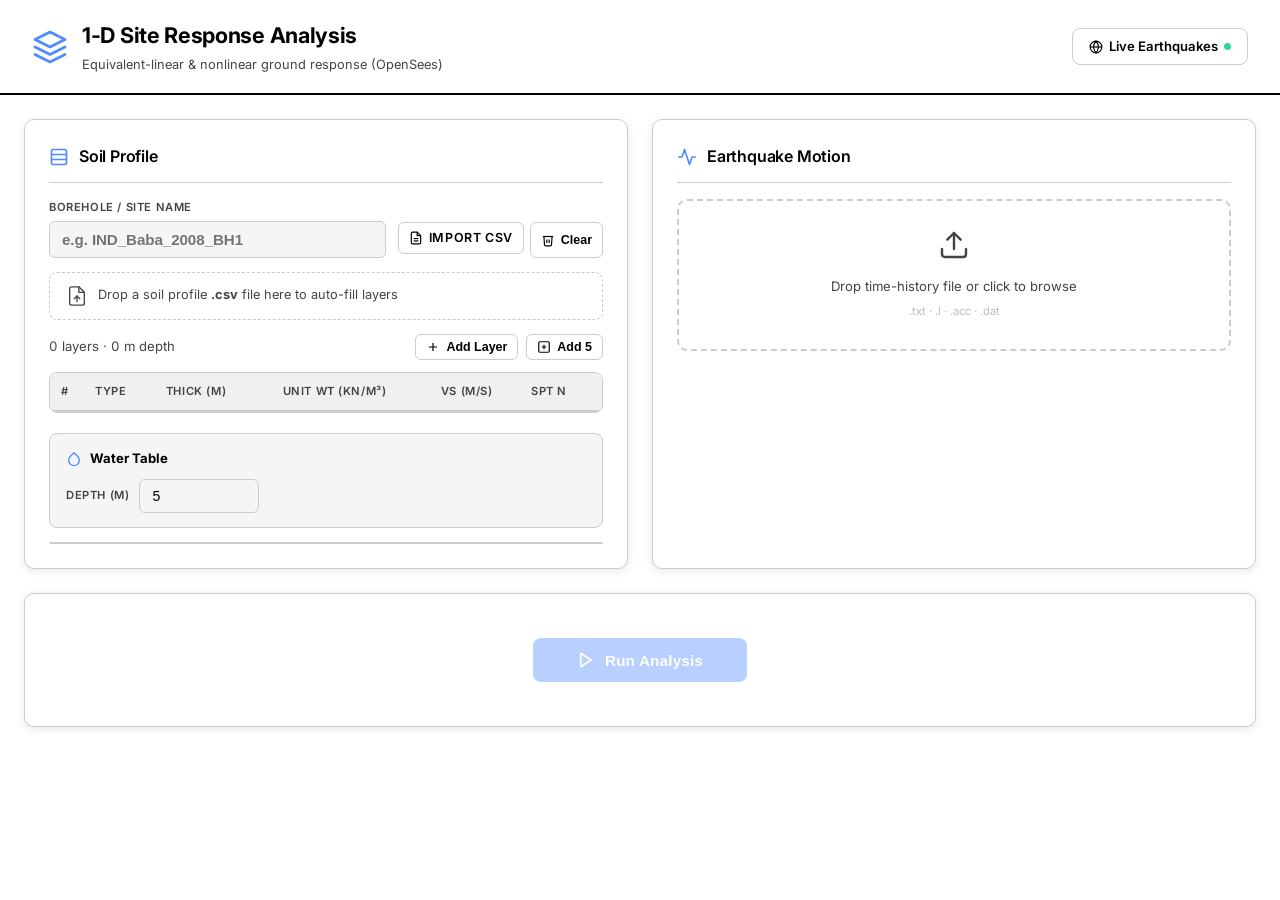
==== templates/index.html @ 1efc22a7 "Initial commit: 1D Site Response Analysis web app with OpenSees" ====
<!DOCTYPE html>
<html lang="en">
<head>
    <meta charset="UTF-8">
    <meta name="viewport" content="width=device-width, initial-scale=1.0">
    <title>1-D Site Response Analysis</title>
    <link rel="preconnect" href="https://fonts.googleapis.com">
    <link href="https://fonts.googleapis.com/css2?family=Inter:wght@400;600;700&display=swap" rel="stylesheet">
    <link rel="stylesheet" href="/static/style.css">
    <script src="https://cdn.jsdelivr.net/npm/chart.js@4.4.1/dist/chart.umd.min.js"></script>
</head>
<body>

<!-- Header -->
<div class="header">
    <svg class="header-icon" viewBox="0 0 24 24" fill="none" stroke="currentColor" stroke-width="1.8" stroke-linecap="round" stroke-linejoin="round" color="#4f8cff">
        <path d="M12 2L2 7l10 5 10-5-10-5z"/><path d="M2 17l10 5 10-5"/><path d="M2 12l10 5 10-5"/>
    </svg>
    <div>
        <h1>1-D Site Response Analysis</h1>
        <div class="subtitle">Equivalent-linear &amp; nonlinear ground response (OpenSees)</div>
    </div>
    <nav class="header-nav">
        <a href="/live" class="nav-link">
            <svg class="btn-icon" viewBox="0 0 24 24" fill="none" stroke="currentColor" stroke-width="2"><circle cx="12" cy="12" r="10"/><path d="M2 12h20"/><path d="M12 2a15.3 15.3 0 0 1 4 10 15.3 15.3 0 0 1-4 10 15.3 15.3 0 0 1-4-10A15.3 15.3 0 0 1 12 2z"/></svg>
            Live Earthquakes
            <span class="live-dot"></span>
        </a>
    </nav>
</div>

<div class="container">

    <!-- Input Panels -->
    <div class="panels">

        <!-- Soil Profile -->
        <div class="card">
            <div class="card-header">
                <svg class="icon" viewBox="0 0 24 24" fill="none" stroke="currentColor" stroke-width="2" stroke-linecap="round" stroke-linejoin="round">
                    <rect x="3" y="3" width="18" height="18" rx="2"/><path d="M3 9h18"/><path d="M3 15h18"/>
                </svg>
                <h2>Soil Profile</h2>
            </div>

            <!-- Borehole name -->
            <div class="borehole-header">
                <div class="borehole-name-group">
                    <label for="boreholeName">Borehole / Site Name</label>
                    <input type="text" id="boreholeName" placeholder="e.g. IND_Baba_2008_BH1" autocomplete="off">
                </div>
                <div class="borehole-actions">
                    <label class="btn btn-outline btn-sm upload-csv-btn">
                        <svg class="btn-icon" viewBox="0 0 24 24" fill="none" stroke="currentColor" stroke-width="2"><path d="M14 2H6a2 2 0 0 0-2 2v16a2 2 0 0 0 2 2h12a2 2 0 0 0 2-2V8z"/><polyline points="14 2 14 8 20 8"/><line x1="16" y1="13" x2="8" y2="13"/><line x1="16" y1="17" x2="8" y2="17"/></svg>
                        Import CSV
                        <input type="file" id="soilCsvFile" accept=".csv" style="display:none" onchange="uploadSoilCSV(this)">
                    </label>
                    <button class="btn btn-outline btn-sm" onclick="clearAllLayers()">
                        <svg class="btn-icon" viewBox="0 0 24 24" fill="none" stroke="currentColor" stroke-width="2"><polyline points="3 6 5 6 21 6"/><path d="M19 6l-1 14a2 2 0 0 1-2 2H8a2 2 0 0 1-2-2L5 6"/><path d="M10 11v6"/><path d="M14 11v6"/></svg>
                        Clear
                    </button>
                </div>
            </div>

            <!-- CSV drop zone (compact) -->
            <div class="csv-drop-zone" id="csvDropZone">
                <svg class="csv-drop-icon" viewBox="0 0 24 24" fill="none" stroke="currentColor" stroke-width="1.5" stroke-linecap="round" stroke-linejoin="round">
                    <path d="M14 2H6a2 2 0 0 0-2 2v16a2 2 0 0 0 2 2h12a2 2 0 0 0 2-2V8z"/><polyline points="14 2 14 8 20 8"/><path d="M12 18v-6"/><polyline points="9 15 12 12 15 15"/>
                </svg>
                <span>Drop a soil profile <strong>.csv</strong> file here to auto-fill layers</span>
                <input type="file" id="csvDropInput" accept=".csv" style="position:absolute;inset:0;opacity:0;cursor:pointer">
            </div>

            <div class="toolbar">
                <div class="toolbar-stats" id="layerCount">0 layers &middot; 0 m depth</div>
                <div class="btn-group">
                    <button class="btn btn-outline btn-sm" onclick="addLayer()">
                        <svg class="btn-icon" viewBox="0 0 24 24" fill="none" stroke="currentColor" stroke-width="2"><path d="M12 5v14M5 12h14"/></svg>
                        Add Layer
                    </button>
                    <button class="btn btn-outline btn-sm" onclick="addMultipleLayers()">
                        <svg class="btn-icon" viewBox="0 0 24 24" fill="none" stroke="currentColor" stroke-width="2"><rect x="3" y="3" width="18" height="18" rx="2"/><path d="M12 8v8M8 12h8"/></svg>
                        Add 5
                    </button>
                </div>
            </div>

            <div class="soil-table-wrap">
                <table class="soil-table" id="soilTable">
                    <thead>
                        <tr>
                            <th>#</th>
                            <th>Type</th>
                            <th>Thick (m)</th>
                            <th>Unit Wt (kN/m&sup3;)</th>
                            <th>Vs (m/s)</th>
                            <th>SPT N</th>
                            <th></th>
                        </tr>
                    </thead>
                    <tbody id="soilBody"></tbody>
                </table>
            </div>

            <div class="param-box" id="wtBox">
                <h3>
                    <svg class="icon" viewBox="0 0 24 24" fill="none" stroke="currentColor" stroke-width="2" stroke-linecap="round" stroke-linejoin="round" style="width:16px;height:16px;color:var(--accent)">
                        <path d="M12 2.69l5.66 5.66a8 8 0 1 1-11.31 0z"/>
                    </svg>
                    Water Table
                </h3>
                <div style="display:flex;align-items:center;gap:10px">
                    <label style="margin:0;flex-shrink:0">Depth (m)</label>
                    <input type="number" id="waterTable" value="5" min="0" step="0.5" style="max-width:120px">
                </div>
            </div>

            <!-- Soil Column Visual -->
            <div class="soil-column-preview" id="soilColumnVis"></div>
        </div>

        <!-- Earthquake Input -->
        <div class="card">
            <div class="card-header">
                <svg class="icon" viewBox="0 0 24 24" fill="none" stroke="currentColor" stroke-width="2" stroke-linecap="round" stroke-linejoin="round">
                    <polyline points="22 12 18 12 15 21 9 3 6 12 2 12"/>
                </svg>
                <h2>Earthquake Motion</h2>
            </div>

            <div class="upload-zone" id="uploadZone">
                <svg class="upload-icon" viewBox="0 0 24 24" fill="none" stroke="currentColor" stroke-width="1.8" stroke-linecap="round" stroke-linejoin="round">
                    <path d="M21 15v4a2 2 0 0 1-2 2H5a2 2 0 0 1-2-2v-4"/><polyline points="17 8 12 3 7 8"/><line x1="12" y1="3" x2="12" y2="15"/>
                </svg>
                <p>Drop time-history file or click to browse</p>
                <div class="ext-label">.txt &middot; .l &middot; .acc &middot; .dat</div>
                <input type="file" id="eqFile" accept=".txt,.l,.acc,.dat">
            </div>

            <div class="file-loaded-info" id="eqFileInfo" style="display:none">
                <svg viewBox="0 0 24 24" fill="none" stroke="currentColor" stroke-width="2"><path d="M22 11.08V12a10 10 0 1 1-5.93-9.14"/><polyline points="22 4 12 14.01 9 11.01"/></svg>
                <span id="eqFileName">--</span>
                <button class="btn btn-danger" onclick="clearEarthquake()" style="margin-left:auto;padding:2px 6px">
                    <svg width="10" height="10" viewBox="0 0 24 24" fill="none" stroke="currentColor" stroke-width="3"><path d="M18 6L6 18M6 6l12 12"/></svg>
                </button>
            </div>

            <div id="eqPreview" style="display:none">
                <div class="eq-info" id="eqStats"></div>
                <div class="chart-container">
                    <canvas id="eqChart"></canvas>
                </div>
            </div>

            <!-- Computed Params -->
            <div class="param-box" id="computedParams" style="display:none">
                <h3>
                    <svg class="icon" viewBox="0 0 24 24" fill="none" stroke="currentColor" stroke-width="2" stroke-linecap="round" stroke-linejoin="round" style="width:16px;height:16px;color:var(--accent)">
                        <path d="M14 2H6a2 2 0 0 0-2 2v16a2 2 0 0 0 2 2h12a2 2 0 0 0 2-2V8z"/><polyline points="14 2 14 8 20 8"/><line x1="16" y1="13" x2="8" y2="13"/><line x1="16" y1="17" x2="8" y2="17"/>
                    </svg>
                    Computed Soil Parameters
                </h3>
                <div class="param-grid" id="paramGrid"></div>
            </div>
        </div>
    </div>

    <!-- Run Analysis -->
    <div class="card" style="margin-bottom:24px">
        <div class="run-section">
            <button class="run-btn-big" id="runBtn" onclick="runAnalysis()" disabled>
                <svg viewBox="0 0 24 24" fill="none" stroke="currentColor" stroke-width="2" stroke-linecap="round" stroke-linejoin="round">
                    <polygon points="5 3 19 12 5 21 5 3"/>
                </svg>
                Run Analysis
            </button>
            <div class="status-bar" id="statusBar">
                <div class="spinner"></div>
                <span id="statusText">Running OpenSees analysis...</span>
            </div>
            <div class="step-list" id="stepList" style="display:none">
                <div class="step-item" data-step="soil"><div class="step-dot"></div>Generating soil profile</div>
                <div class="step-item" data-step="earthquake"><div class="step-dot"></div>Formatting earthquake input</div>
                <div class="step-item" data-step="opensees"><div class="step-dot"></div>Running OpenSees analysis</div>
                <div class="step-item" data-step="postprocess"><div class="step-dot"></div>Post-processing results</div>
            </div>
        </div>
    </div>

    <!-- Results -->
    <div class="results-section" id="resultsSection">
        <div class="card" style="margin-bottom:24px">
            <div class="card-header">
                <svg class="icon" viewBox="0 0 24 24" fill="none" stroke="currentColor" stroke-width="2" stroke-linecap="round" stroke-linejoin="round">
                    <path d="M21.21 15.89A10 10 0 1 1 8 2.83"/><path d="M22 12A10 10 0 0 0 12 2v10z"/>
                </svg>
                <h2>Results Summary</h2>
            </div>

            <div class="results-grid" id="metricsGrid"></div>

            <!-- Tabs -->
            <div class="tabs">
                <div class="tab active" data-tab="figures" onclick="switchTab(this)">
                    <svg class="btn-icon" viewBox="0 0 24 24" fill="none" stroke="currentColor" stroke-width="2" style="vertical-align:-2px;margin-right:4px"><rect x="3" y="3" width="18" height="18" rx="2"/><circle cx="8.5" cy="8.5" r="1.5"/><polyline points="21 15 16 10 5 21"/></svg>
                    Figures
                </div>
                <div class="tab" data-tab="charts" onclick="switchTab(this)">
                    <svg class="btn-icon" viewBox="0 0 24 24" fill="none" stroke="currentColor" stroke-width="2" style="vertical-align:-2px;margin-right:4px"><line x1="18" y1="20" x2="18" y2="10"/><line x1="12" y1="20" x2="12" y2="4"/><line x1="6" y1="20" x2="6" y2="14"/></svg>
                    Interactive Charts
                </div>
                <div class="tab" data-tab="shaking" onclick="switchTab(this)">
                    <svg class="btn-icon" viewBox="0 0 24 24" fill="none" stroke="currentColor" stroke-width="2" style="vertical-align:-2px;margin-right:4px"><polyline points="22 12 18 12 15 21 9 3 6 12 2 12"/></svg>
                    Shaking Simulation
                </div>
            </div>

            <div id="tab-figures" class="tab-content active">
                <div class="figures-grid" id="figuresGrid"></div>
            </div>

            <div id="tab-charts" class="tab-content">
                <div class="chart-large"><canvas id="chartAccel"></canvas></div>
                <div class="chart-large"><canvas id="chartSpectrum"></canvas></div>
                <div class="chart-large"><canvas id="chartAmplification"></canvas></div>
            </div>

            <div id="tab-shaking" class="tab-content">
                <div class="shaking-wrapper">
                    <!-- Controls -->
                    <div class="shaking-controls">
                        <button class="btn btn-primary btn-sm" id="shakingPlayBtn" onclick="toggleShakingPlay()">
                            <svg class="btn-icon" id="shakingPlayIcon" viewBox="0 0 24 24" fill="none" stroke="currentColor" stroke-width="2"><polygon points="5 3 19 12 5 21 5 3"/></svg>
                            <span id="shakingPlayLabel">Play</span>
                        </button>
                        <button class="btn btn-outline btn-sm" onclick="resetShaking()">
                            <svg class="btn-icon" viewBox="0 0 24 24" fill="none" stroke="currentColor" stroke-width="2"><polyline points="1 4 1 10 7 10"/><path d="M3.51 15a9 9 0 1 0 2.13-9.36L1 10"/></svg>
                            Reset
                        </button>
                        <div class="speed-group">
                            <label style="margin:0">Speed</label>
                            <select id="shakingSpeed" onchange="updateShakingSpeed()">
                                <option value="0.25">0.25x</option>
                                <option value="0.5">0.5x</option>
                                <option value="1" selected>1x</option>
                                <option value="2">2x</option>
                                <option value="4">4x</option>
                            </select>
                        </div>
                        <div class="shaking-time-display">
                            <span id="shakingTimeVal">0.00</span>s / <span id="shakingTimeTotal">0.00</span>s
                        </div>
                    </div>
                    <!-- Timeline Scrubber -->
                    <div class="shaking-timeline">
                        <input type="range" id="shakingSlider" min="0" max="100" value="0" step="1" oninput="scrubShaking(this.value)">
                        <div class="timeline-accel" id="timelineAccelMini"></div>
                    </div>
                    <!-- Canvas + Legend -->
                    <div class="shaking-stage">
                        <canvas id="shakingCanvas" width="900" height="520"></canvas>
                        <div class="shaking-legend">
                            <div class="legend-item"><span class="legend-swatch" style="background:#c9a94e"></span>Sand</div>
                            <div class="legend-item"><span class="legend-swatch" style="background:#8a7558"></span>Silt</div>
                            <div class="legend-item"><span class="legend-swatch" style="background:#6a9a6a"></span>Clay</div>
                            <div class="legend-item"><span class="legend-swatch" style="background:rgba(79,140,255,0.25)"></span>Water Table</div>
                            <div class="legend-item"><span class="legend-swatch" style="background:#888"></span>Bedrock</div>
                        </div>
                    </div>
                </div>
                <div class="empty-state" id="shakingEmpty" style="display:none">No animation data available. Requires acc_all_nodes.out and disp_all_nodes.out from OpenSees.</div>
            </div>

            <div class="download-row" id="downloadRow"></div>
        </div>
    </div>
</div>

<!-- Lightbox -->
<div class="lightbox" id="lightbox" onclick="this.classList.remove('active')">
    <img id="lightboxImg" src="" alt="Enlarged figure">
</div>

<!-- Toast Container -->
<div class="toast-container" id="toastContainer"></div>

<script src="/static/app.js"></script>
</body>
</html>
---- static/style.css ----
:root {
    --bg: #ffffff;
    --bg-card: #ffffff;
    --bg-input: #f5f5f5;
    --border: #cccccc;
    --text: #000000;
    --text-dim: #444444;
    --accent: #4f8cff;
    --accent-hover: #6ba0ff;
    --accent-subtle: rgba(79,140,255,0.08);
    --success: #34d399;
    --warning: #fbbf24;
    --danger: #f87171;
    --radius: 10px;
    --shadow: 0 2px 8px rgba(0,0,0,0.1);
}

* { margin: 0; padding: 0; box-sizing: border-box; }

body {
    font-family: 'Inter', 'Segoe UI', -apple-system, sans-serif;
    background: var(--bg);
    color: var(--text);
    line-height: 1.6;
    min-height: 100vh;
}

/* Header */
.header {
    background: #ffffff;
    border-bottom: 2px solid #000000;
    padding: 18px 32px;
    display: flex;
    align-items: center;
    gap: 14px;
}

.header-icon {
    width: 36px;
    height: 36px;
    flex-shrink: 0;
}

.header h1 {
    font-size: 1.35rem;
    font-weight: 700;
    color: var(--text);
    letter-spacing: -0.3px;
}

.header .subtitle {
    color: var(--text-dim);
    font-size: 0.8rem;
    margin-top: 2px;
}

.header-nav {
    margin-left: auto;
    display: flex;
    gap: 8px;
}

.nav-link {
    display: inline-flex;
    align-items: center;
    gap: 6px;
    padding: 7px 16px;
    border-radius: 8px;
    font-size: 0.82rem;
    font-weight: 600;
    color: var(--text);
    text-decoration: none;
    border: 1px solid var(--border);
    transition: all 0.15s;
    white-space: nowrap;
}

.nav-link:hover {
    border-color: var(--accent);
    color: var(--accent);
    background: var(--accent-subtle);
}

.live-dot {
    width: 7px;
    height: 7px;
    border-radius: 50%;
    background: var(--success);
    animation: pulse-dot 2s infinite;
}

@keyframes pulse-dot {
    0%, 100% { opacity: 1; box-shadow: 0 0 0 0 rgba(52,211,153,0.4); }
    50% { opacity: 0.6; box-shadow: 0 0 0 4px rgba(52,211,153,0); }
}

/* Layout */
.container {
    max-width: 1400px;
    margin: 0 auto;
    padding: 24px;
}

.panels {
    display: grid;
    grid-template-columns: 1fr 1fr;
    gap: 24px;
    margin-bottom: 24px;
}

@media (max-width: 1100px) {
    .panels { grid-template-columns: 1fr; }
}

/* Card */
.card {
    background: var(--bg-card);
    border: 1px solid var(--border);
    border-radius: var(--radius);
    padding: 24px;
    box-shadow: var(--shadow);
}

.card-header {
    display: flex;
    align-items: center;
    gap: 10px;
    margin-bottom: 16px;
    padding-bottom: 12px;
    border-bottom: 1px solid var(--border);
}

.card-header h2 {
    font-size: 1rem;
    font-weight: 600;
    letter-spacing: -0.2px;
}

.card-header .icon {
    width: 20px;
    height: 20px;
    flex-shrink: 0;
    color: var(--accent);
}

/* Forms */
label {
    display: block;
    font-size: 0.7rem;
    color: var(--text-dim);
    margin-bottom: 4px;
    font-weight: 600;
    text-transform: uppercase;
    letter-spacing: 0.6px;
}

input, select {
    width: 100%;
    padding: 8px 12px;
    background: var(--bg-input);
    border: 1px solid var(--border);
    border-radius: 6px;
    color: var(--text);
    font-size: 0.88rem;
    transition: border-color 0.2s;
}

input:focus, select:focus {
    outline: none;
    border-color: var(--accent);
    box-shadow: 0 0 0 3px rgba(79,140,255,0.1);
}

input[type="number"] { -moz-appearance: textfield; }
input[type="number"]::-webkit-inner-spin-button { -webkit-appearance: none; }

/* Table */
.soil-table-wrap {
    max-height: 380px;
    overflow-y: auto;
    border: 1px solid var(--border);
    border-radius: 8px;
    margin-bottom: 12px;
}

.soil-table {
    width: 100%;
    border-collapse: collapse;
    font-size: 0.84rem;
}

.soil-table thead {
    position: sticky;
    top: 0;
    z-index: 2;
}

.soil-table thead th {
    background: #f0f0f0;
    padding: 10px 6px;
    text-align: center;
    font-weight: 600;
    color: #444444;
    font-size: 0.7rem;
    text-transform: uppercase;
    letter-spacing: 0.6px;
    border-bottom: 2px solid var(--border);
    white-space: nowrap;
}

.soil-table tbody td {
    padding: 3px;
    text-align: center;
    border-bottom: 1px solid #cccccc;
}

.soil-table tbody td input,
.soil-table tbody td select {
    text-align: center;
    padding: 6px 4px;
    font-size: 0.84rem;
    border: 1px solid transparent;
    background: transparent;
}

.soil-table tbody td input:focus,
.soil-table tbody td select:focus {
    background: var(--bg-input);
    border-color: var(--accent);
}

.soil-table tbody tr:hover {
    background: var(--accent-subtle);
}

.soil-table .row-num {
    color: var(--text-dim);
    font-size: 0.72rem;
    width: 28px;
    font-variant-numeric: tabular-nums;
}

/* Buttons */
.btn {
    display: inline-flex;
    align-items: center;
    gap: 6px;
    padding: 7px 14px;
    border: none;
    border-radius: 6px;
    font-size: 0.82rem;
    font-weight: 600;
    cursor: pointer;
    transition: all 0.15s;
    text-decoration: none;
}

.btn-primary {
    background: var(--accent);
    color: white;
}
.btn-primary:hover { background: var(--accent-hover); }

.btn-danger {
    background: transparent;
    color: var(--danger);
    border: 1px solid rgba(248,113,113,0.3);
    padding: 3px 7px;
    font-size: 0.72rem;
}
.btn-danger:hover { background: rgba(248,113,113,0.1); }

.btn-outline {
    background: transparent;
    border: 1px solid var(--border);
    color: var(--text);
}
.btn-outline:hover {
    border-color: var(--accent);
    color: var(--accent);
}

.btn-sm { padding: 5px 10px; font-size: 0.78rem; }

.btn:disabled { opacity: 0.4; cursor: not-allowed; }

.btn-group { display: flex; gap: 8px; flex-wrap: wrap; }

.btn-icon {
    width: 14px;
    height: 14px;
    flex-shrink: 0;
}

/* Toolbar */
.toolbar {
    display: flex;
    justify-content: space-between;
    align-items: center;
    margin-bottom: 12px;
}

.toolbar-stats {
    color: var(--text-dim);
    font-size: 0.82rem;
    font-variant-numeric: tabular-nums;
}

/* Borehole Header */
.borehole-header {
    display: flex;
    align-items: flex-end;
    gap: 12px;
    margin-bottom: 14px;
}

.borehole-name-group {
    flex: 1;
}

.borehole-name-group input {
    font-size: 0.95rem;
    font-weight: 600;
    padding: 9px 12px;
    letter-spacing: -0.1px;
}

.borehole-actions {
    display: flex;
    gap: 6px;
    flex-shrink: 0;
}

.upload-csv-btn {
    cursor: pointer;
}

/* CSV Drop Zone */
.csv-drop-zone {
    display: flex;
    align-items: center;
    gap: 10px;
    padding: 12px 16px;
    margin-bottom: 14px;
    border: 1.5px dashed var(--border);
    border-radius: 8px;
    font-size: 0.8rem;
    color: var(--text-dim);
    cursor: pointer;
    transition: all 0.2s;
    position: relative;
    overflow: hidden;
}

.csv-drop-zone:hover, .csv-drop-zone.drag-over {
    border-color: var(--accent);
    background: var(--accent-subtle);
    color: var(--accent);
}

.csv-drop-zone.success {
    border-color: var(--success);
    background: rgba(52,211,153,0.06);
    color: var(--success);
}

.csv-drop-icon {
    width: 22px;
    height: 22px;
    flex-shrink: 0;
}

/* File Upload */
.upload-zone {
    border: 2px dashed var(--border);
    border-radius: var(--radius);
    padding: 28px;
    text-align: center;
    cursor: pointer;
    transition: all 0.2s;
    position: relative;
}

.upload-zone:hover, .upload-zone.drag-over {
    border-color: var(--accent);
    background: var(--accent-subtle);
}

.upload-zone input[type="file"] {
    position: absolute;
    inset: 0;
    opacity: 0;
    cursor: pointer;
}

.upload-zone .upload-icon {
    width: 32px;
    height: 32px;
    color: var(--text-dim);
    margin: 0 auto 8px;
}

.upload-zone p {
    color: var(--text-dim);
    font-size: 0.82rem;
}

.upload-zone .ext-label {
    font-size: 0.7rem;
    margin-top: 6px;
    color: rgba(139,143,163,0.6);
}

/* Earthquake Preview */
.eq-info {
    display: grid;
    grid-template-columns: repeat(4, 1fr);
    gap: 10px;
    margin: 14px 0;
}

.eq-stat {
    background: var(--bg-input);
    border-radius: 6px;
    padding: 10px 8px;
    text-align: center;
    border: 1px solid var(--border);
}

.eq-stat .value {
    font-size: 1.15rem;
    font-weight: 700;
    color: var(--accent);
    font-variant-numeric: tabular-nums;
}

.eq-stat .label {
    font-size: 0.65rem;
    color: var(--text-dim);
    text-transform: uppercase;
    letter-spacing: 0.5px;
    margin-top: 2px;
}

/* Chart Container */
.chart-container {
    background: var(--bg-input);
    border-radius: 6px;
    padding: 12px;
    margin: 12px 0;
    height: 200px;
    border: 1px solid var(--border);
}

.chart-container canvas {
    width: 100% !important;
    height: 100% !important;
}

/* Run Section */
.run-section {
    text-align: center;
    padding: 20px;
}

.run-btn-big {
    padding: 13px 44px;
    font-size: 0.95rem;
    font-weight: 700;
    border-radius: 8px;
    background: var(--accent);
    color: white;
    border: none;
    cursor: pointer;
    transition: all 0.2s;
    display: inline-flex;
    align-items: center;
    gap: 10px;
    letter-spacing: 0.2px;
}

.run-btn-big:hover {
    background: var(--accent-hover);
    box-shadow: 0 4px 20px rgba(79,140,255,0.3);
}

.run-btn-big:disabled { opacity: 0.4; cursor: not-allowed; }

.run-btn-big svg {
    width: 18px;
    height: 18px;
}

/* Status Bar */
.status-bar {
    display: none;
    margin-top: 14px;
    padding: 10px 16px;
    border-radius: 6px;
    font-size: 0.85rem;
    text-align: left;
}

.status-bar.running {
    display: flex;
    align-items: center;
    gap: 10px;
    background: rgba(79,140,255,0.08);
    border: 1px solid rgba(79,140,255,0.3);
    color: var(--accent);
}

.status-bar.completed {
    display: block;
    background: rgba(52,211,153,0.08);
    border: 1px solid rgba(52,211,153,0.3);
    color: var(--success);
}

.status-bar.error {
    display: block;
    background: rgba(248,113,113,0.08);
    border: 1px solid rgba(248,113,113,0.3);
    color: var(--danger);
}

/* Spinner */
.spinner {
    width: 16px;
    height: 16px;
    border: 2px solid transparent;
    border-top-color: currentColor;
    border-radius: 50%;
    animation: spin 0.8s linear infinite;
    flex-shrink: 0;
}
@keyframes spin { to { transform: rotate(360deg); } }

/* Results Section */
.results-section { display: none; }
.results-section.visible { display: block; }

.results-grid {
    display: grid;
    grid-template-columns: repeat(auto-fit, minmax(180px, 1fr));
    gap: 10px;
    margin-bottom: 20px;
}

.result-metric {
    background: var(--bg-input);
    border-radius: 8px;
    padding: 14px 12px;
    text-align: center;
    border: 1px solid var(--border);
}

.result-metric .value {
    font-size: 1.35rem;
    font-weight: 700;
    font-variant-numeric: tabular-nums;
    color: var(--text);
}

.result-metric .label {
    font-size: 0.68rem;
    color: var(--text-dim);
    text-transform: uppercase;
    letter-spacing: 0.5px;
    margin-top: 4px;
}

.result-metric.highlight .value { color: var(--accent); }

.figures-grid {
    display: grid;
    grid-template-columns: 1fr 1fr;
    gap: 14px;
    margin-bottom: 20px;
}

@media (max-width: 900px) {
    .figures-grid { grid-template-columns: 1fr; }
}

.figure-card {
    background: var(--bg-input);
    border-radius: 8px;
    overflow: hidden;
    border: 1px solid var(--border);
    transition: border-color 0.2s;
}

.figure-card:hover { border-color: var(--accent); }

.figure-card img {
    width: 100%;
    display: block;
    cursor: pointer;
}

.figure-card .fig-caption {
    padding: 8px 12px;
    font-size: 0.78rem;
    color: var(--text-dim);
    text-align: center;
    border-top: 1px solid var(--border);
}

/* Interactive Charts */
.chart-large {
    background: var(--bg-input);
    border-radius: 8px;
    padding: 14px;
    margin-bottom: 14px;
    border: 1px solid var(--border);
    height: 340px;
}

.chart-large canvas { width: 100% !important; height: 100% !important; }

/* Download Row */
.download-row {
    display: flex;
    gap: 8px;
    flex-wrap: wrap;
    margin-top: 10px;
}

/* Soil Column Preview */
.soil-column-preview {
    margin-top: 14px;
    border: 1px solid var(--border);
    border-radius: 8px;
    overflow: hidden;
}

.soil-layer-bar {
    display: flex;
    align-items: center;
    padding: 3px 12px;
    font-size: 0.72rem;
    color: white;
    min-height: 22px;
    border-bottom: 1px solid rgba(255,255,255,0.08);
    font-variant-numeric: tabular-nums;
}

.soil-layer-bar.sand { background: #b8943a; }
.soil-layer-bar.silt { background: #7a654a; }
.soil-layer-bar.clay { background: #5a7d5a; }

/* Tabs */
.tabs {
    display: flex;
    gap: 2px;
    margin-bottom: 16px;
    border-bottom: 1px solid var(--border);
}

.tab {
    padding: 9px 18px;
    cursor: pointer;
    font-size: 0.82rem;
    font-weight: 600;
    color: var(--text-dim);
    border-bottom: 2px solid transparent;
    margin-bottom: -1px;
    transition: all 0.15s;
}

.tab:hover { color: var(--text); }

.tab.active {
    color: var(--accent);
    border-bottom-color: var(--accent);
}

.tab-content { display: none; }
.tab-content.active { display: block; }

/* Param Info Box */
.param-box {
    margin-top: 20px;
    padding: 14px 16px;
    background: var(--bg-input);
    border-radius: 8px;
    border: 1px solid var(--border);
}

.param-box h3 {
    font-size: 0.82rem;
    margin-bottom: 10px;
    color: var(--text);
    display: flex;
    align-items: center;
    gap: 8px;
}

.param-grid {
    display: grid;
    grid-template-columns: 1fr 1fr;
    gap: 6px 16px;
    font-size: 0.78rem;
    color: var(--text-dim);
}

.param-grid strong { color: var(--text); }

/* Scrollbar */
::-webkit-scrollbar { width: 6px; height: 6px; }
::-webkit-scrollbar-track { background: transparent; }
::-webkit-scrollbar-thumb { background: #cccccc; border-radius: 3px; }
::-webkit-scrollbar-thumb:hover { background: #999999; }

/* Lightbox */
.lightbox {
    display: none;
    position: fixed;
    inset: 0;
    background: rgba(0,0,0,0.85);
    z-index: 1000;
    cursor: pointer;
    justify-content: center;
    align-items: center;
}

.lightbox.active { display: flex; }

.lightbox img {
    max-width: 95%;
    max-height: 95%;
    border-radius: 8px;
    box-shadow: 0 8px 40px rgba(0,0,0,0.5);
}

/* Empty state */
.empty-state {
    padding: 20px;
    text-align: center;
    color: var(--text-dim);
    font-size: 0.85rem;
}

/* Toast Notifications */
.toast-container {
    position: fixed;
    top: 16px;
    right: 16px;
    z-index: 2000;
    display: flex;
    flex-direction: column;
    gap: 8px;
    pointer-events: none;
}

.toast {
    pointer-events: auto;
    background: #ffffff;
    border: 1px solid var(--border);
    border-radius: 8px;
    padding: 10px 16px;
    font-size: 0.82rem;
    color: #000000;
    box-shadow: 0 4px 16px rgba(0,0,0,0.15);
    display: flex;
    align-items: center;
    gap: 8px;
    animation: slideIn 0.25s ease-out;
    max-width: 360px;
}

.toast.success { border-color: var(--success); }
.toast.success .toast-icon { color: var(--success); }
.toast.error { border-color: var(--danger); }
.toast.error .toast-icon { color: var(--danger); }
.toast.info { border-color: var(--accent); }
.toast.info .toast-icon { color: var(--accent); }

.toast-icon { width: 18px; height: 18px; flex-shrink: 0; }

@keyframes slideIn {
    from { transform: translateX(100%); opacity: 0; }
    to { transform: translateX(0); opacity: 1; }
}

/* Validation */
.soil-table tbody td input:invalid {
    border-color: var(--danger) !important;
    box-shadow: 0 0 0 2px rgba(248,113,113,0.15);
}

/* Step indicator for run */
.step-list {
    text-align: left;
    margin-top: 10px;
    font-size: 0.8rem;
}

.step-item {
    display: flex;
    align-items: center;
    gap: 8px;
    padding: 4px 0;
    color: var(--text-dim);
}

.step-item.active { color: var(--accent); font-weight: 600; }
.step-item.done { color: var(--success); }
.step-item.error-step { color: var(--danger); }

.step-dot {
    width: 10px;
    height: 10px;
    border-radius: 50%;
    border: 2px solid currentColor;
    flex-shrink: 0;
}

.step-item.active .step-dot { background: var(--accent); }
.step-item.done .step-dot { background: var(--success); }
.step-item.error-step .step-dot { background: var(--danger); }

/* Improved upload zone loaded state */
.upload-zone.loaded {
    border-color: var(--success);
    border-style: solid;
}

.upload-zone.loaded .upload-icon { color: var(--success); }

.file-loaded-info {
    display: flex;
    align-items: center;
    gap: 8px;
    padding: 10px 14px;
    background: rgba(52,211,153,0.05);
    border: 1px solid rgba(52,211,153,0.2);
    border-radius: 8px;
    margin-top: 10px;
    font-size: 0.8rem;
    color: var(--success);
}

.file-loaded-info svg { width: 16px; height: 16px; flex-shrink: 0; }

/* ── Shaking Simulation ── */
.shaking-wrapper {
    display: flex;
    flex-direction: column;
    gap: 12px;
}

.shaking-controls {
    display: flex;
    align-items: center;
    gap: 10px;
    flex-wrap: wrap;
}

.speed-group {
    display: flex;
    align-items: center;
    gap: 6px;
}

.speed-group select {
    width: auto;
    padding: 4px 8px;
    font-size: 0.78rem;
}

.shaking-time-display {
    margin-left: auto;
    font-size: 0.88rem;
    font-weight: 700;
    font-variant-numeric: tabular-nums;
    color: var(--accent);
    background: var(--bg-input);
    border: 1px solid var(--border);
    border-radius: 6px;
    padding: 4px 12px;
}

.shaking-timeline {
    position: relative;
}

.shaking-timeline input[type="range"] {
    -webkit-appearance: none;
    width: 100%;
    height: 6px;
    background: #e0e0e0;
    border: 1px solid #000000;
    border-radius: 3px;
    outline: none;
    cursor: pointer;
}

.shaking-timeline input[type="range"]::-webkit-slider-thumb {
    -webkit-appearance: none;
    width: 14px;
    height: 14px;
    border-radius: 50%;
    background: var(--accent);
    border: 2px solid #fff;
    cursor: pointer;
    box-shadow: 0 1px 4px rgba(0,0,0,0.3);
}

.shaking-timeline input[type="range"]::-moz-range-thumb {
    width: 14px;
    height: 14px;
    border-radius: 50%;
    background: var(--accent);
    border: 2px solid #fff;
    cursor: pointer;
}

.timeline-accel {
    height: 40px;
    margin-top: 4px;
    background: #ffffff;
    border: 1px solid #000000;
    border-radius: 4px;
    overflow: hidden;
}

.shaking-stage {
    position: relative;
}

.shaking-stage canvas {
    width: 100%;
    height: auto;
    border-radius: 8px;
    border: 1px solid #000000;
    background: #ffffff;
    display: block;
}

.shaking-legend {
    display: flex;
    gap: 16px;
    justify-content: center;
    margin-top: 8px;
    font-size: 0.72rem;
    color: var(--text-dim);
}

.legend-item {
    display: flex;
    align-items: center;
    gap: 5px;
}

.legend-swatch {
    width: 12px;
    height: 12px;
    border-radius: 2px;
    flex-shrink: 0;
}
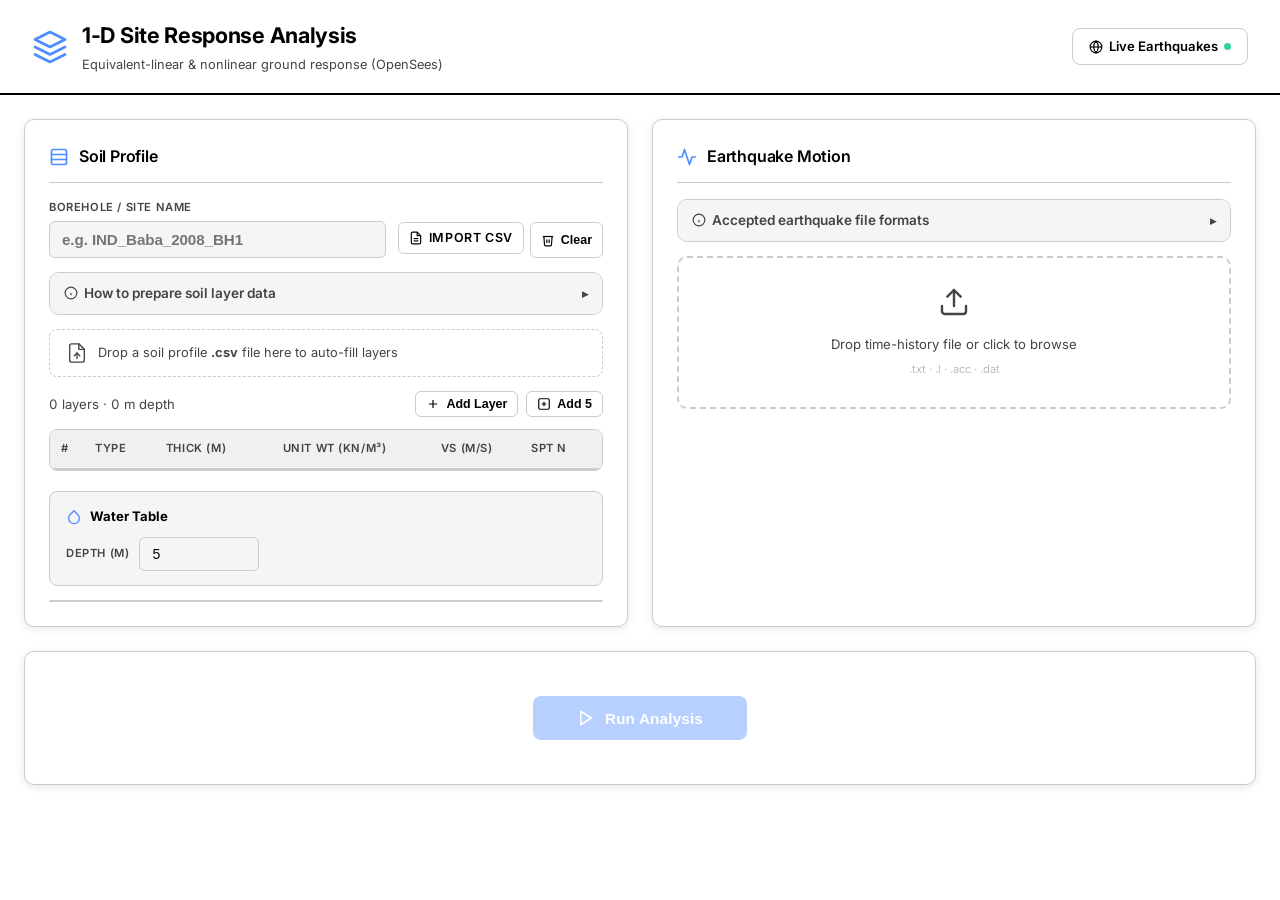
==== commit 014930a7: "Add format guides for soil layers and earthquake input" ====
--- a/templates/index.html
+++ b/templates/index.html
@@ -62,6 +62,34 @@
                 </div>
             </div>
 
+            <!-- Format Guide -->
+            <details class="format-guide">
+                <summary>
+                    <svg class="btn-icon" viewBox="0 0 24 24" fill="none" stroke="currentColor" stroke-width="2" style="vertical-align:-3px"><circle cx="12" cy="12" r="10"/><line x1="12" y1="16" x2="12" y2="12"/><line x1="12" y1="8" x2="12.01" y2="8"/></svg>
+                    How to prepare soil layer data
+                </summary>
+                <div class="format-guide-body">
+                    <p><strong>Manual entry:</strong> Click "Add Layer" and fill each row. Required fields:</p>
+                    <table class="format-example-table">
+                        <thead><tr><th>Field</th><th>Description</th><th>Example</th></tr></thead>
+                        <tbody>
+                            <tr><td>Type</td><td>Sand, Silt, Clay, or Gravel</td><td>Sand</td></tr>
+                            <tr><td>Thick (m)</td><td>Layer thickness in meters</td><td>2.5</td></tr>
+                            <tr><td>Unit Wt (kN/m&sup3;)</td><td>Total unit weight</td><td>18.0</td></tr>
+                            <tr><td>Vs (m/s)</td><td>Shear wave velocity</td><td>180</td></tr>
+                            <tr><td>SPT N</td><td>SPT blow count (0 if unknown)</td><td>15</td></tr>
+                        </tbody>
+                    </table>
+                    <p style="margin-top:8px"><strong>CSV upload:</strong> Upload a <code>.csv</code> with these columns (header row required):</p>
+                    <pre class="format-sample">Type,Thickness,UnitWeight,Vs,N
+Sand,2.0,17.5,150,10
+Clay,3.5,16.8,120,5
+Sand,4.0,18.5,220,25
+Silt,2.5,17.0,160,12</pre>
+                    <p class="format-note">Layers are ordered top &rarr; bottom. The last layer sits on elastic bedrock. Water table depth is set separately below.</p>
+                </div>
+            </details>
+
             <!-- CSV drop zone (compact) -->
             <div class="csv-drop-zone" id="csvDropZone">
                 <svg class="csv-drop-icon" viewBox="0 0 24 24" fill="none" stroke="currentColor" stroke-width="1.5" stroke-linecap="round" stroke-linejoin="round">
@@ -127,6 +155,42 @@
                 </svg>
                 <h2>Earthquake Motion</h2>
             </div>
+
+            <details class="format-guide">
+                <summary>
+                    <svg class="btn-icon" viewBox="0 0 24 24" fill="none" stroke="currentColor" stroke-width="2" style="vertical-align:-3px"><circle cx="12" cy="12" r="10"/><line x1="12" y1="16" x2="12" y2="12"/><line x1="12" y1="8" x2="12.01" y2="8"/></svg>
+                    Accepted earthquake file formats
+                </summary>
+                <div class="format-guide-body">
+                    <p>Upload a ground motion time-history file (<code>.txt</code>, <code>.l</code>, <code>.acc</code>, <code>.dat</code>). Three formats are auto-detected:</p>
+                    <div class="format-block">
+                        <strong>Format 1 &mdash; NPTS + DT header (recommended)</strong>
+                        <pre class="format-sample">4096  0.005
+0.00000  -0.00123
+0.00500  -0.00256
+0.01000   0.00198
+...</pre>
+                        <span class="format-label">Line 1: number_of_points &nbsp; dt (seconds). Remaining lines: time (s) &nbsp; acceleration (g).</span>
+                    </div>
+                    <div class="format-block">
+                        <strong>Format 2 &mdash; Two-column (time, accel)</strong>
+                        <pre class="format-sample">0.000  -0.00123
+0.005  -0.00256
+0.010   0.00198
+...</pre>
+                        <span class="format-label">dt is inferred from the first two time values. Units auto-detected: g, m/s&sup2;, or cm/s&sup2;.</span>
+                    </div>
+                    <div class="format-block">
+                        <strong>Format 3 &mdash; Single-column acceleration</strong>
+                        <pre class="format-sample">-0.00123
+-0.00256
+ 0.00198
+...</pre>
+                        <span class="format-label">One acceleration value per line (in g). Requires constant dt = 0.01 s (default).</span>
+                    </div>
+                    <p class="format-note">Files with acceleration &gt; 50 are treated as cm/s&sup2;; &gt; 2.0 as m/s&sup2;; otherwise as g. PGA and duration are shown after upload.</p>
+                </div>
+            </details>
 
             <div class="upload-zone" id="uploadZone">
                 <svg class="upload-icon" viewBox="0 0 24 24" fill="none" stroke="currentColor" stroke-width="1.8" stroke-linecap="round" stroke-linejoin="round">
--- a/static/style.css
+++ b/static/style.css
@@ -335,6 +335,104 @@
     cursor: pointer;
 }
 
+/* Format Guide (collapsible) */
+.format-guide {
+    margin-bottom: 14px;
+    border: 1px solid var(--border);
+    border-radius: var(--radius);
+    overflow: hidden;
+}
+.format-guide summary {
+    padding: 10px 14px;
+    cursor: pointer;
+    font-size: .85rem;
+    font-weight: 600;
+    color: var(--text-dim);
+    background: var(--bg-input);
+    user-select: none;
+    list-style: none;
+    display: flex;
+    align-items: center;
+    gap: 6px;
+}
+.format-guide summary::-webkit-details-marker { display: none; }
+.format-guide summary::after {
+    content: '▸';
+    margin-left: auto;
+    transition: transform .2s;
+    font-size: .75rem;
+}
+.format-guide[open] summary::after {
+    transform: rotate(90deg);
+}
+.format-guide-body {
+    padding: 12px 16px;
+    font-size: .82rem;
+    line-height: 1.6;
+    color: var(--text-dim);
+    border-top: 1px solid var(--border);
+}
+.format-guide-body p {
+    margin-bottom: 6px;
+}
+.format-guide-body code {
+    background: var(--bg-input);
+    padding: 1px 5px;
+    border-radius: 4px;
+    font-size: .8rem;
+}
+.format-example-table {
+    width: 100%;
+    border-collapse: collapse;
+    margin: 6px 0;
+    font-size: .8rem;
+}
+.format-example-table th,
+.format-example-table td {
+    padding: 5px 10px;
+    border: 1px solid var(--border);
+    text-align: left;
+}
+.format-example-table th {
+    background: var(--bg-input);
+    font-weight: 600;
+    color: var(--text);
+}
+.format-sample {
+    background: #f8f8f8;
+    border: 1px solid var(--border);
+    border-radius: 6px;
+    padding: 8px 12px;
+    font-family: 'Cascadia Code', 'Fira Code', monospace;
+    font-size: .78rem;
+    line-height: 1.5;
+    overflow-x: auto;
+    margin: 6px 0;
+    color: var(--text);
+}
+.format-block {
+    margin: 10px 0;
+}
+.format-block strong {
+    color: var(--text);
+    font-size: .82rem;
+}
+.format-label {
+    display: block;
+    font-size: .78rem;
+    color: var(--text-dim);
+    margin-top: 2px;
+}
+.format-note {
+    margin-top: 8px;
+    padding: 6px 10px;
+    background: rgba(79,140,255,0.06);
+    border-left: 3px solid var(--accent);
+    border-radius: 0 6px 6px 0;
+    font-size: .78rem;
+    color: var(--text-dim);
+}
+
 /* CSV Drop Zone */
 .csv-drop-zone {
     display: flex;
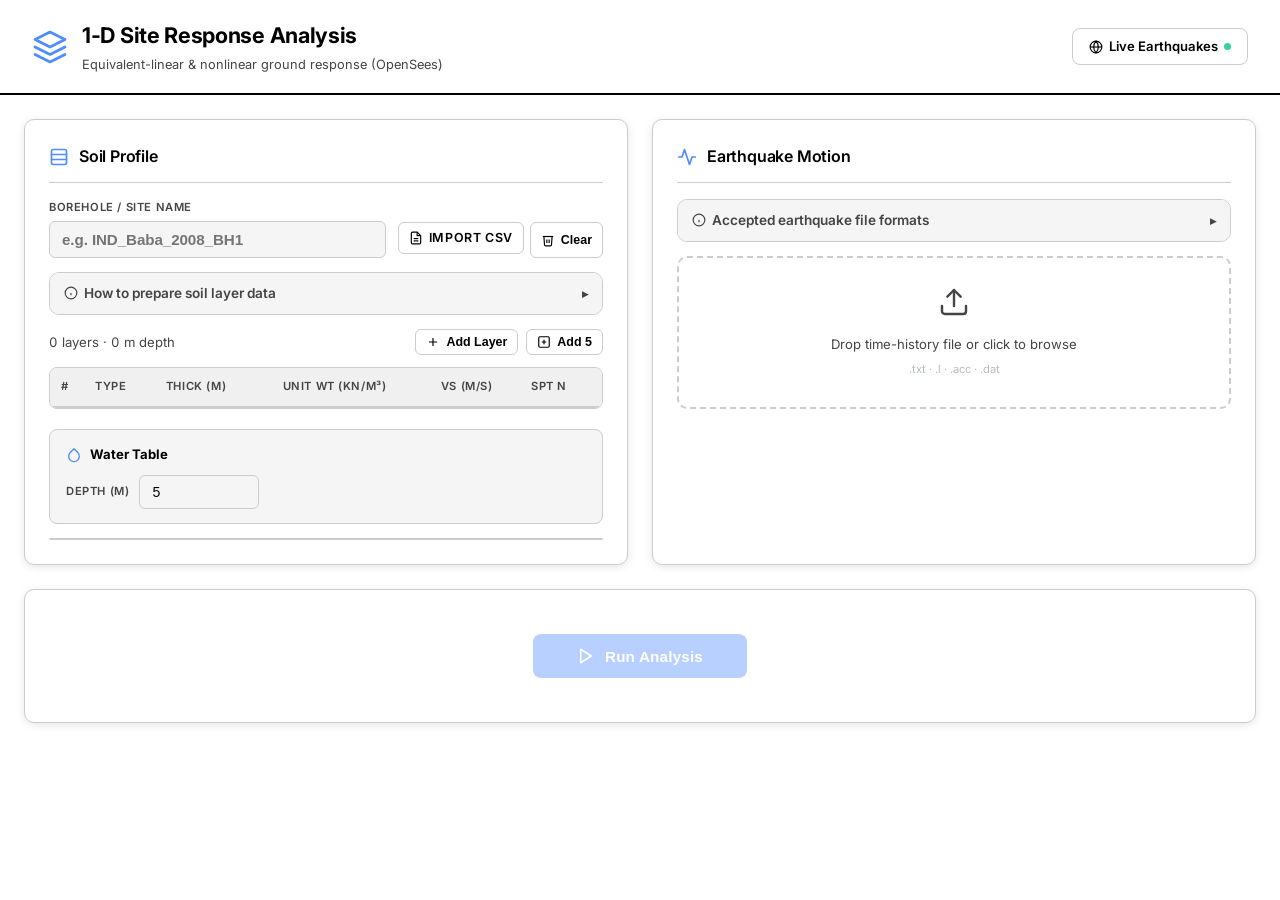
==== commit 4b7a813f: "Fix: opensees CLI via pip, white backgrounds, remove duplicate CSV zone" ====
--- a/templates/index.html
+++ b/templates/index.html
@@ -90,14 +90,7 @@
                 </div>
             </details>
 
-            <!-- CSV drop zone (compact) -->
-            <div class="csv-drop-zone" id="csvDropZone">
-                <svg class="csv-drop-icon" viewBox="0 0 24 24" fill="none" stroke="currentColor" stroke-width="1.5" stroke-linecap="round" stroke-linejoin="round">
-                    <path d="M14 2H6a2 2 0 0 0-2 2v16a2 2 0 0 0 2 2h12a2 2 0 0 0 2-2V8z"/><polyline points="14 2 14 8 20 8"/><path d="M12 18v-6"/><polyline points="9 15 12 12 15 15"/>
-                </svg>
-                <span>Drop a soil profile <strong>.csv</strong> file here to auto-fill layers</span>
-                <input type="file" id="csvDropInput" accept=".csv" style="position:absolute;inset:0;opacity:0;cursor:pointer">
-            </div>
+
 
             <div class="toolbar">
                 <div class="toolbar-stats" id="layerCount">0 layers &middot; 0 m depth</div>
--- a/static/style.css
+++ b/static/style.css
@@ -738,15 +738,15 @@
     align-items: center;
     padding: 3px 12px;
     font-size: 0.72rem;
-    color: white;
+    color: #000000;
     min-height: 22px;
-    border-bottom: 1px solid rgba(255,255,255,0.08);
+    border-bottom: 1px solid var(--border);
     font-variant-numeric: tabular-nums;
 }
 
-.soil-layer-bar.sand { background: #b8943a; }
-.soil-layer-bar.silt { background: #7a654a; }
-.soil-layer-bar.clay { background: #5a7d5a; }
+.soil-layer-bar.sand { background: #f0dda0; }
+.soil-layer-bar.silt { background: #e0d0b8; }
+.soil-layer-bar.clay { background: #c8e0c8; }
 
 /* Tabs */
 .tabs {
